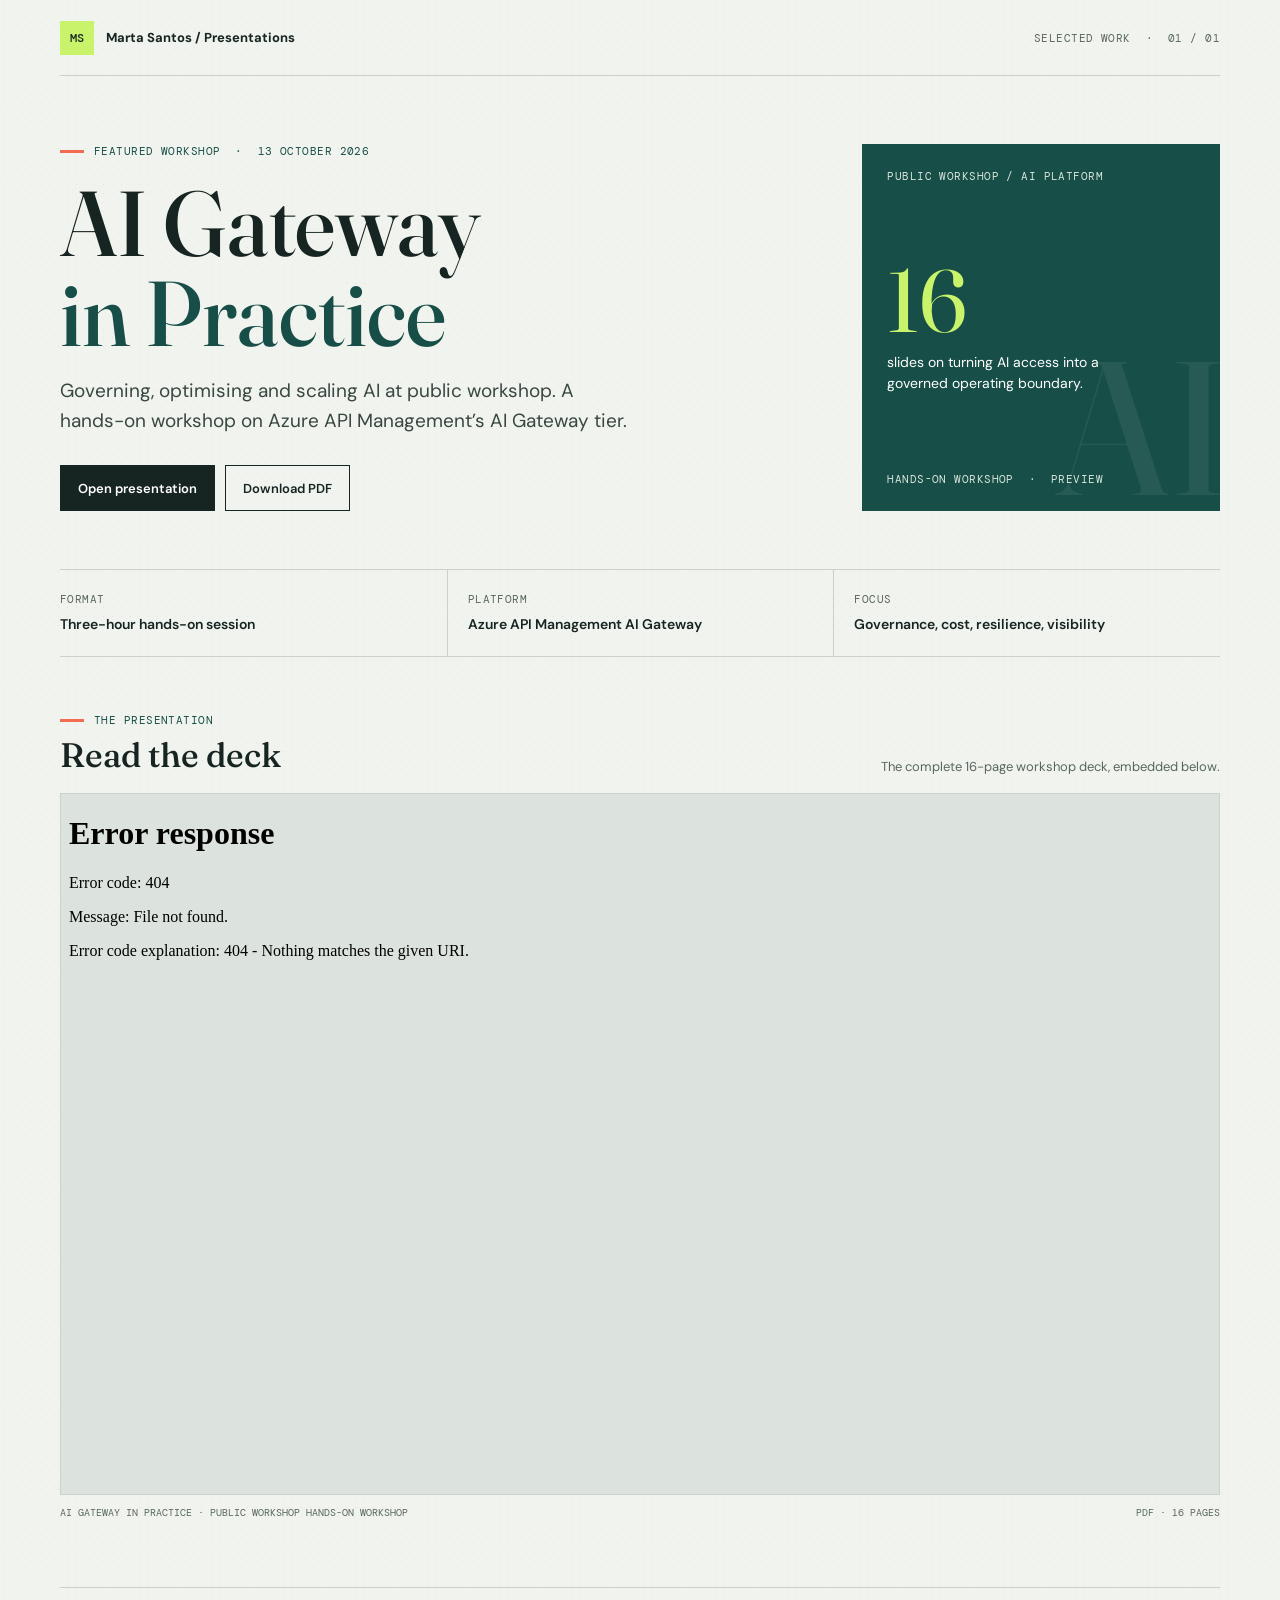
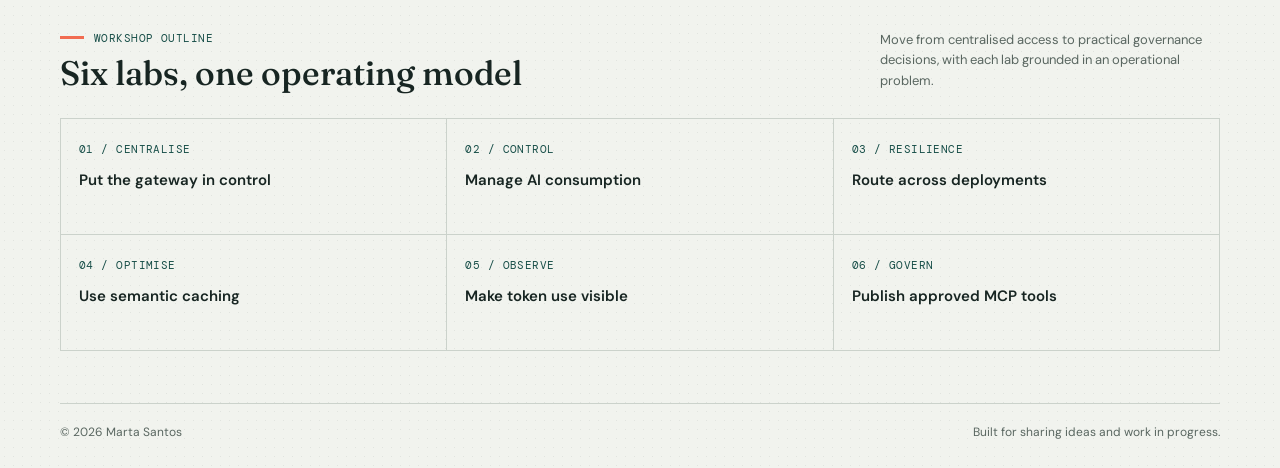
==== index.html @ c778aeaf "Publish AI Gateway workshop site Co-authored-by: Copilot <223556219+Copilot@users.noreply.github.com" ====
<!doctype html>
<html lang="en">
<head>
  <meta charset="utf-8">
  <meta name="viewport" content="width=device-width, initial-scale=1">
  <meta name="theme-color" content="#f1f3ee">
  <meta name="description" content="AI Gateway in Practice: governing, optimising and scaling AI at public workshop. A hands-on workshop by Marta Santos.">
  <title>AI Gateway in Practice — Marta Santos</title>
  <link rel="preconnect" href="https://fonts.googleapis.com">
  <link rel="preconnect" href="https://fonts.gstatic.com" crossorigin>
  <link href="https://fonts.googleapis.com/css2?family=DM+Mono:wght@400;500&family=DM+Sans:wght@400;500;600;700&family=Fraunces:opsz,wght@9..144,500;9..144,600&display=swap" rel="stylesheet">
  <style>
    :root {
      color-scheme: light;
      --paper: #f1f3ee;
      --ink: #172522;
      --muted: #596660;
      --line: #cbd2cb;
      --green: #c9f36b;
      --coral: #f16c51;
      --deep: #174e48;
      --mono: "DM Mono", monospace;
      --sans: "DM Sans", sans-serif;
      --display: "Fraunces", Georgia, serif;
      font-family: var(--sans);
      color: var(--ink);
      background: var(--paper);
      font-synthesis: none;
      text-rendering: optimizeLegibility;
    }

    * { box-sizing: border-box; }

    body {
      margin: 0;
      min-width: 320px;
      background-image: radial-gradient(#17252212 0.7px, transparent 0.7px);
      background-size: 9px 9px;
    }

    a { color: inherit; }

    .wrap {
      width: min(1160px, calc(100% - 48px));
      margin-inline: auto;
    }

    .topbar {
      min-height: 76px;
      display: flex;
      align-items: center;
      justify-content: space-between;
      border-bottom: 1px solid var(--line);
      font-size: 13px;
    }

    .wordmark {
      display: flex;
      align-items: center;
      gap: 12px;
      text-decoration: none;
      font-weight: 700;
    }

    .mark {
      width: 34px;
      height: 34px;
      display: grid;
      place-items: center;
      background: var(--green);
      font-family: var(--mono);
      font-size: 12px;
    }

    .top-meta, .eyebrow, .micro-label {
      font-family: var(--mono);
      font-size: 11px;
      letter-spacing: 0.04em;
      text-transform: uppercase;
    }

    .top-meta { color: var(--muted); }

    .hero {
      display: grid;
      grid-template-columns: minmax(0, 1.5fr) minmax(270px, 0.7fr);
      gap: 36px;
      align-items: stretch;
      padding-block: 68px 58px;
    }

    .eyebrow {
      display: flex;
      align-items: center;
      gap: 10px;
      color: var(--deep);
    }

    .eyebrow::before {
      content: "";
      width: 24px;
      height: 3px;
      background: var(--coral);
    }

    h1 {
      max-width: 760px;
      margin: 20px 0 18px;
      font-family: var(--display);
      font-size: clamp(54px, 7.2vw, 92px);
      font-weight: 500;
      line-height: 0.98;
    }

    h1 span { color: var(--deep); }

    .dek {
      max-width: 570px;
      margin: 0;
      color: #394741;
      font-size: 19px;
      line-height: 1.55;
    }

    .actions {
      display: flex;
      flex-wrap: wrap;
      gap: 10px;
      margin-top: 30px;
    }

    .action {
      min-height: 46px;
      display: inline-flex;
      align-items: center;
      justify-content: center;
      padding: 0 17px;
      border: 1px solid var(--ink);
      background: var(--ink);
      color: white;
      font-size: 13px;
      font-weight: 600;
      text-decoration: none;
      transition: background-color 160ms ease, color 160ms ease, transform 160ms ease;
    }

    .action:hover { transform: translateY(-2px); }
    .action.secondary { background: transparent; color: var(--ink); }
    .action.secondary:hover { background: var(--green); }

    .edition {
      position: relative;
      min-height: 300px;
      display: flex;
      flex-direction: column;
      justify-content: space-between;
      overflow: hidden;
      padding: 25px;
      background: var(--deep);
      color: white;
    }

    .edition::after {
      content: "AI";
      position: absolute;
      right: -8px;
      bottom: 9px;
      color: #ffffff12;
      font-family: var(--display);
      font-size: 190px;
      line-height: 0.8;
      pointer-events: none;
    }

    .edition .micro-label { position: relative; z-index: 1; color: #d8e6da; }

    .edition-number {
      position: relative;
      z-index: 1;
      color: var(--green);
      font-family: var(--display);
      font-size: 88px;
      line-height: 0.9;
    }

    .edition p {
      position: relative;
      z-index: 1;
      max-width: 220px;
      margin: 12px 0 0;
      font-size: 14px;
      line-height: 1.5;
    }

    .facts {
      display: grid;
      grid-template-columns: repeat(3, 1fr);
      border-top: 1px solid var(--line);
      border-bottom: 1px solid var(--line);
    }

    .fact { min-height: 86px; padding: 17px 20px 16px 0; }
    .fact + .fact { padding-left: 20px; border-left: 1px solid var(--line); }
    .fact .micro-label { color: var(--muted); }
    .fact strong { display: block; margin-top: 7px; font-size: 14px; font-weight: 600; }

    .section-head {
      display: flex;
      justify-content: space-between;
      align-items: end;
      gap: 20px;
      padding: 56px 0 18px;
    }

    h2 {
      margin: 0;
      font-family: var(--display);
      font-size: 34px;
      font-weight: 500;
      line-height: 1.1;
    }

    .section-note { margin: 0; color: var(--muted); font-size: 13px; }

    .pdf-frame {
      display: block;
      width: 100%;
      height: min(78vh, 900px);
      min-height: 580px;
      border: 1px solid var(--line);
      background: #dce3de;
    }

    .deck-caption {
      display: flex;
      justify-content: space-between;
      gap: 20px;
      padding: 11px 0 0;
      color: var(--muted);
      font-family: var(--mono);
      font-size: 10px;
      text-transform: uppercase;
    }

    .labs {
      margin-top: 68px;
      padding-block: 42px 52px;
      border-top: 1px solid var(--line);
    }

    .labs-intro {
      display: flex;
      justify-content: space-between;
      align-items: end;
      gap: 24px;
      margin-bottom: 26px;
    }

    .labs-intro p { max-width: 340px; margin: 0; color: var(--muted); font-size: 13px; line-height: 1.6; }

    .lab-list {
      display: grid;
      grid-template-columns: repeat(3, minmax(0, 1fr));
      border-top: 1px solid var(--line);
      border-left: 1px solid var(--line);
    }

    .lab {
      min-height: 116px;
      padding: 18px;
      border-right: 1px solid var(--line);
      border-bottom: 1px solid var(--line);
    }

    .lab .micro-label { color: var(--deep); }
    .lab h3 { margin: 12px 0 0; font-size: 15px; font-weight: 600; }

    footer {
      display: flex;
      justify-content: space-between;
      gap: 20px;
      padding-block: 20px 28px;
      border-top: 1px solid var(--line);
      color: var(--muted);
      font-size: 12px;
    }

    @media (max-width: 720px) {
      .wrap { width: min(100% - 32px, 560px); }
      .topbar { min-height: 64px; }
      .top-meta { font-size: 9px; }
      .hero { grid-template-columns: 1fr; gap: 28px; padding-block: 48px 38px; }
      h1 { max-width: 520px; font-size: clamp(54px, 15vw, 76px); }
      .edition { min-height: 220px; }
      .edition-number { font-size: 72px; }
      .edition::after { font-size: 150px; }
      .facts { grid-template-columns: 1fr; }
      .fact { min-height: 70px; padding: 13px 0; }
      .fact + .fact { padding-left: 0; border-top: 1px solid var(--line); border-left: 0; }
      .section-head, .labs-intro { align-items: start; flex-direction: column; }
      .section-head { padding-top: 42px; }
      .pdf-frame { height: 72svh; min-height: 470px; }
      .deck-caption { flex-direction: column; gap: 6px; }
      .labs { margin-top: 48px; padding-top: 34px; }
      .lab-list { grid-template-columns: repeat(2, minmax(0, 1fr)); }
      .lab { min-height: 100px; padding: 14px; }
      footer { flex-direction: column; gap: 8px; }
    }

    @media (prefers-reduced-motion: reduce) {
      *, *::before, *::after { scroll-behavior: auto !important; transition-duration: 0.01ms !important; }
    }
  </style>
</head>
<body>
  <header class="topbar wrap">
    <a class="wordmark" href="#top" aria-label="Marta Santos presentations home">
      <span class="mark" aria-hidden="true">MS</span>
      <span>Marta Santos <span aria-hidden="true">/</span> Presentations</span>
    </a>
    <span class="top-meta">Selected work &nbsp;·&nbsp; 01 / 01</span>
  </header>

  <main id="top" class="wrap">
    <section class="hero" aria-labelledby="presentation-title">
      <div>
        <div class="eyebrow">Featured workshop &nbsp;·&nbsp; 13 October 2026</div>
        <h1 id="presentation-title">AI Gateway<br><span>in Practice</span></h1>
        <p class="dek">Governing, optimising and scaling AI at public workshop. A hands-on workshop on Azure API Management’s AI Gateway tier.</p>
        <div class="actions">
          <a class="action" href="apim%20presentation/public workshop_AI_Gateway_HandsOn_Workshop%201.pdf" target="_blank" rel="noreferrer">Open presentation</a>
          <a class="action secondary" href="apim%20presentation/public workshop_AI_Gateway_HandsOn_Workshop%201.pdf" download>Download PDF</a>
        </div>
      </div>
      <aside class="edition" aria-label="Presentation details">
        <span class="micro-label">public workshop / AI platform</span>
        <div>
          <div class="edition-number">16</div>
          <p>slides on turning AI access into a governed operating boundary.</p>
        </div>
        <span class="micro-label">Hands-on workshop &nbsp;·&nbsp; Preview</span>
      </aside>
    </section>

    <section class="facts" aria-label="Workshop details">
      <div class="fact"><span class="micro-label">Format</span><strong>Three-hour hands-on session</strong></div>
      <div class="fact"><span class="micro-label">Platform</span><strong>Azure API Management AI Gateway</strong></div>
      <div class="fact"><span class="micro-label">Focus</span><strong>Governance, cost, resilience, visibility</strong></div>
    </section>

    <section id="deck" aria-labelledby="deck-title">
      <div class="section-head">
        <div>
          <div class="eyebrow">The presentation</div>
          <h2 id="deck-title" style="margin-top: 10px">Read the deck</h2>
        </div>
        <p class="section-note">The complete 16-page workshop deck, embedded below.</p>
      </div>
      <iframe class="pdf-frame" title="AI Gateway in Practice workshop presentation PDF" src="apim%20presentation/public workshop_AI_Gateway_HandsOn_Workshop%201.pdf#view=FitH" loading="lazy"></iframe>
      <div class="deck-caption">
        <span>AI Gateway in Practice · public workshop hands-on workshop</span>
        <span>PDF · 16 pages</span>
      </div>
    </section>

    <section class="labs" aria-labelledby="labs-title">
      <div class="labs-intro">
        <div>
          <div class="eyebrow">Workshop outline</div>
          <h2 id="labs-title" style="margin-top: 10px">Six labs, one operating model</h2>
        </div>
        <p>Move from centralised access to practical governance decisions, with each lab grounded in an operational problem.</p>
      </div>
      <div class="lab-list">
        <article class="lab"><span class="micro-label">01 / Centralise</span><h3>Put the gateway in control</h3></article>
        <article class="lab"><span class="micro-label">02 / Control</span><h3>Manage AI consumption</h3></article>
        <article class="lab"><span class="micro-label">03 / Resilience</span><h3>Route across deployments</h3></article>
        <article class="lab"><span class="micro-label">04 / Optimise</span><h3>Use semantic caching</h3></article>
        <article class="lab"><span class="micro-label">05 / Observe</span><h3>Make token use visible</h3></article>
        <article class="lab"><span class="micro-label">06 / Govern</span><h3>Publish approved MCP tools</h3></article>
      </div>
    </section>
  </main>

  <footer class="wrap">
    <span>© 2026 Marta Santos</span>
    <span>Built for sharing ideas and work in progress.</span>
  </footer>
</body>
</html>
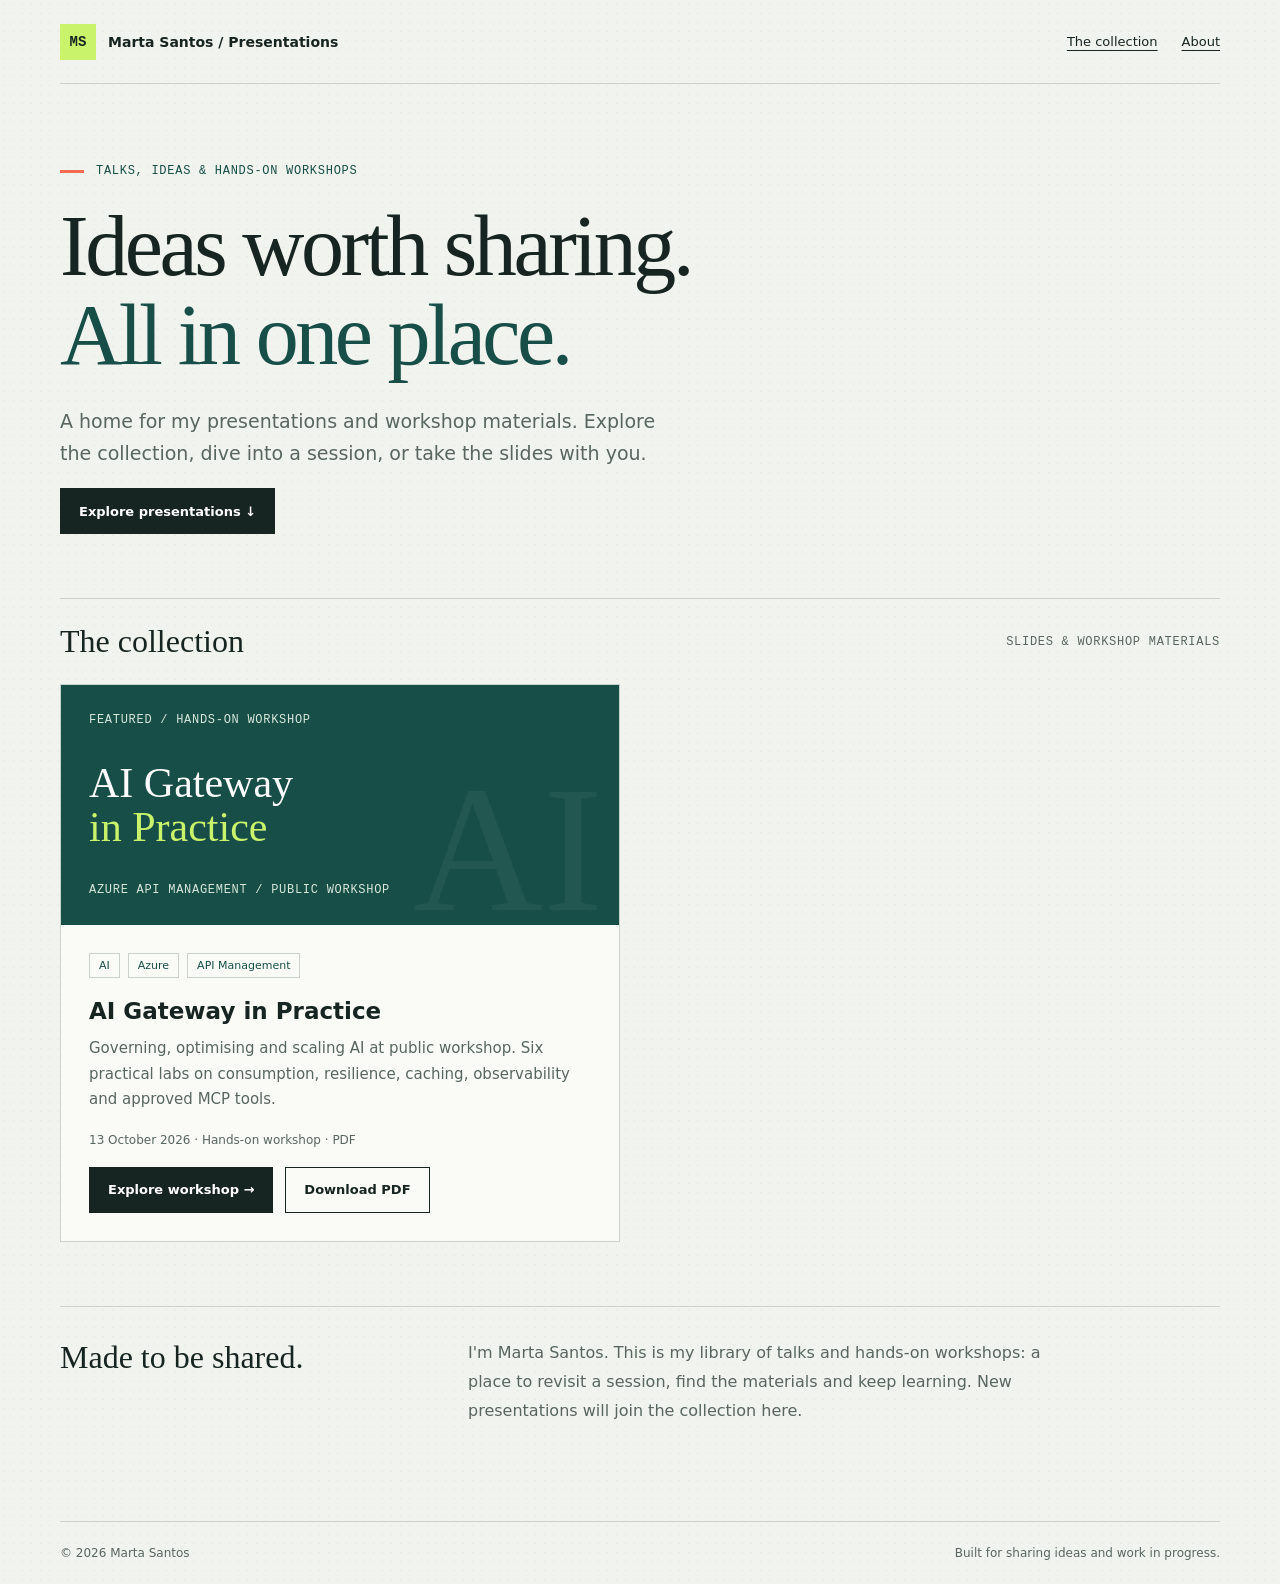
==== commit 95795aab: "Create presentation library homepage and scalable Pages deployment Co-authored-by: Copilot <22355621" ====
--- a/index.html
+++ b/index.html
@@ -4,11 +4,8 @@
   <meta charset="utf-8">
   <meta name="viewport" content="width=device-width, initial-scale=1">
   <meta name="theme-color" content="#f1f3ee">
-  <meta name="description" content="AI Gateway in Practice: governing, optimising and scaling AI at public workshop. A hands-on workshop by Marta Santos.">
-  <title>AI Gateway in Practice — Marta Santos</title>
-  <link rel="preconnect" href="https://fonts.googleapis.com">
-  <link rel="preconnect" href="https://fonts.gstatic.com" crossorigin>
-  <link href="https://fonts.googleapis.com/css2?family=DM+Mono:wght@400;500&family=DM+Sans:wght@400;500;600;700&family=Fraunces:opsz,wght@9..144,500;9..144,600&display=swap" rel="stylesheet">
+  <meta name="description" content="Presentations, talks and hands-on workshops by Marta Santos. Explore the collection, read the slides and download the decks.">
+  <title>Presentations | Marta Santos</title>
   <style>
     :root {
       color-scheme: light;
@@ -17,374 +14,108 @@
       --muted: #596660;
       --line: #cbd2cb;
       --green: #c9f36b;
-      --coral: #f16c51;
       --deep: #174e48;
-      --mono: "DM Mono", monospace;
-      --sans: "DM Sans", sans-serif;
-      --display: "Fraunces", Georgia, serif;
-      font-family: var(--sans);
+      font-family: system-ui, -apple-system, "Segoe UI", sans-serif;
       color: var(--ink);
       background: var(--paper);
-      font-synthesis: none;
-      text-rendering: optimizeLegibility;
     }
-
     * { box-sizing: border-box; }
-
-    body {
-      margin: 0;
-      min-width: 320px;
-      background-image: radial-gradient(#17252212 0.7px, transparent 0.7px);
-      background-size: 9px 9px;
-    }
-
-    a { color: inherit; }
-
-    .wrap {
-      width: min(1160px, calc(100% - 48px));
-      margin-inline: auto;
-    }
-
-    .topbar {
-      min-height: 76px;
-      display: flex;
-      align-items: center;
-      justify-content: space-between;
-      border-bottom: 1px solid var(--line);
-      font-size: 13px;
-    }
-
-    .wordmark {
-      display: flex;
-      align-items: center;
-      gap: 12px;
-      text-decoration: none;
-      font-weight: 700;
-    }
-
-    .mark {
-      width: 34px;
-      height: 34px;
-      display: grid;
-      place-items: center;
-      background: var(--green);
-      font-family: var(--mono);
-      font-size: 12px;
-    }
-
-    .top-meta, .eyebrow, .micro-label {
-      font-family: var(--mono);
-      font-size: 11px;
-      letter-spacing: 0.04em;
-      text-transform: uppercase;
-    }
-
-    .top-meta { color: var(--muted); }
-
-    .hero {
-      display: grid;
-      grid-template-columns: minmax(0, 1.5fr) minmax(270px, 0.7fr);
-      gap: 36px;
-      align-items: stretch;
-      padding-block: 68px 58px;
-    }
-
-    .eyebrow {
-      display: flex;
-      align-items: center;
-      gap: 10px;
-      color: var(--deep);
-    }
-
-    .eyebrow::before {
-      content: "";
-      width: 24px;
-      height: 3px;
-      background: var(--coral);
-    }
-
-    h1 {
-      max-width: 760px;
-      margin: 20px 0 18px;
-      font-family: var(--display);
-      font-size: clamp(54px, 7.2vw, 92px);
-      font-weight: 500;
-      line-height: 0.98;
-    }
-
+    body { margin: 0; background-image: radial-gradient(#17252212 0.7px, transparent 0.7px); background-size: 9px 9px; }
+    a { color: inherit; text-underline-offset: 4px; }
+    a:focus-visible { outline: 3px solid var(--deep); outline-offset: 5px; }
+    .wrap { width: min(1160px, calc(100% - 48px)); margin-inline: auto; }
+    .skip { position: absolute; top: -100px; left: 24px; padding: 12px; background: var(--green); z-index: 2; }
+    .skip:focus { top: 12px; }
+    header { min-height: 84px; display: flex; justify-content: space-between; align-items: center; gap: 24px; border-bottom: 1px solid var(--line); }
+    .wordmark { display: flex; gap: 12px; align-items: center; font-size: 14px; font-weight: 700; text-decoration: none; }
+    .mark { display: grid; place-items: center; width: 36px; height: 36px; background: var(--green); font-family: monospace; }
+    nav { display: flex; gap: 24px; font-size: 13px; }
+    .hero { padding-block: 80px 64px; max-width: 870px; }
+    .eyebrow, .label { font-family: monospace; font-size: 12px; letter-spacing: 0.06em; text-transform: uppercase; }
+    .eyebrow { color: var(--deep); display: flex; gap: 12px; align-items: center; }
+    .eyebrow::before { content: ""; width: 24px; height: 3px; background: #f16c51; }
+    h1 { margin: 24px 0; font-family: Georgia, serif; font-weight: 400; font-size: clamp(48px, 7vw, 86px); line-height: 1.04; letter-spacing: -0.04em; }
     h1 span { color: var(--deep); }
-
-    .dek {
-      max-width: 570px;
-      margin: 0;
-      color: #394741;
-      font-size: 19px;
-      line-height: 1.55;
-    }
-
-    .actions {
-      display: flex;
-      flex-wrap: wrap;
-      gap: 10px;
-      margin-top: 30px;
-    }
-
-    .action {
-      min-height: 46px;
-      display: inline-flex;
-      align-items: center;
-      justify-content: center;
-      padding: 0 17px;
-      border: 1px solid var(--ink);
-      background: var(--ink);
-      color: white;
-      font-size: 13px;
-      font-weight: 600;
-      text-decoration: none;
-      transition: background-color 160ms ease, color 160ms ease, transform 160ms ease;
-    }
-
-    .action:hover { transform: translateY(-2px); }
+    .intro { max-width: 610px; color: var(--muted); font-size: 19px; line-height: 1.7; }
+    .section-head { padding-block: 24px; border-top: 1px solid var(--line); display: flex; justify-content: space-between; align-items: center; gap: 20px; }
+    h2 { margin: 0; font-family: Georgia, serif; font-size: 32px; font-weight: 400; }
+    .section-head .label { color: var(--muted); }
+    .collection { display: grid; grid-template-columns: repeat(auto-fit, minmax(min(100%, 340px), 1fr)); gap: 24px; }
+    .presentation { max-width: 560px; border: 1px solid var(--line); background: #fafbf7; }
+    .cover { min-height: 240px; position: relative; display: flex; flex-direction: column; justify-content: space-between; padding: 28px; background: var(--deep); color: white; overflow: hidden; }
+    .cover::after { content: "AI"; position: absolute; right: 16px; bottom: -28px; font: 180px Georgia, serif; color: #ffffff0d; pointer-events: none; }
+    .cover-title { position: relative; z-index: 1; max-width: 330px; font: 42px/1.05 Georgia, serif; }
+    .cover-title span { color: var(--green); }
+    .cover .label { color: #d8e6da; }
+    .details { padding: 28px; }
+    .tags { display: flex; flex-wrap: wrap; gap: 8px; margin-bottom: 20px; }
+    .tag { border: 1px solid var(--line); padding: 5px 9px; font-size: 11px; color: var(--deep); }
+    h3 { margin: 0 0 12px; font-size: 23px; }
+    h3 a { text-decoration: none; }
+    h3 a:hover { text-decoration: underline; }
+    .description { margin: 0; color: var(--muted); font-size: 15px; line-height: 1.7; }
+    .meta { margin: 20px 0; color: var(--muted); font-size: 12px; }
+    .actions { display: flex; flex-wrap: wrap; gap: 12px; }
+    .action { display: inline-flex; align-items: center; justify-content: center; min-height: 46px; padding: 12px 18px; background: var(--ink); color: white; border: 1px solid var(--ink); font-size: 13px; font-weight: 600; text-decoration: none; }
+    .action:hover { background: var(--deep); }
     .action.secondary { background: transparent; color: var(--ink); }
     .action.secondary:hover { background: var(--green); }
-
-    .edition {
-      position: relative;
-      min-height: 300px;
-      display: flex;
-      flex-direction: column;
-      justify-content: space-between;
-      overflow: hidden;
-      padding: 25px;
-      background: var(--deep);
-      color: white;
-    }
-
-    .edition::after {
-      content: "AI";
-      position: absolute;
-      right: -8px;
-      bottom: 9px;
-      color: #ffffff12;
-      font-family: var(--display);
-      font-size: 190px;
-      line-height: 0.8;
-      pointer-events: none;
-    }
-
-    .edition .micro-label { position: relative; z-index: 1; color: #d8e6da; }
-
-    .edition-number {
-      position: relative;
-      z-index: 1;
-      color: var(--green);
-      font-family: var(--display);
-      font-size: 88px;
-      line-height: 0.9;
-    }
-
-    .edition p {
-      position: relative;
-      z-index: 1;
-      max-width: 220px;
-      margin: 12px 0 0;
-      font-size: 14px;
-      line-height: 1.5;
-    }
-
-    .facts {
-      display: grid;
-      grid-template-columns: repeat(3, 1fr);
-      border-top: 1px solid var(--line);
-      border-bottom: 1px solid var(--line);
-    }
-
-    .fact { min-height: 86px; padding: 17px 20px 16px 0; }
-    .fact + .fact { padding-left: 20px; border-left: 1px solid var(--line); }
-    .fact .micro-label { color: var(--muted); }
-    .fact strong { display: block; margin-top: 7px; font-size: 14px; font-weight: 600; }
-
-    .section-head {
-      display: flex;
-      justify-content: space-between;
-      align-items: end;
-      gap: 20px;
-      padding: 56px 0 18px;
-    }
-
-    h2 {
-      margin: 0;
-      font-family: var(--display);
-      font-size: 34px;
-      font-weight: 500;
-      line-height: 1.1;
-    }
-
-    .section-note { margin: 0; color: var(--muted); font-size: 13px; }
-
-    .pdf-frame {
-      display: block;
-      width: 100%;
-      height: min(78vh, 900px);
-      min-height: 580px;
-      border: 1px solid var(--line);
-      background: #dce3de;
-    }
-
-    .deck-caption {
-      display: flex;
-      justify-content: space-between;
-      gap: 20px;
-      padding: 11px 0 0;
-      color: var(--muted);
-      font-family: var(--mono);
-      font-size: 10px;
-      text-transform: uppercase;
-    }
-
-    .labs {
-      margin-top: 68px;
-      padding-block: 42px 52px;
-      border-top: 1px solid var(--line);
-    }
-
-    .labs-intro {
-      display: flex;
-      justify-content: space-between;
-      align-items: end;
-      gap: 24px;
-      margin-bottom: 26px;
-    }
-
-    .labs-intro p { max-width: 340px; margin: 0; color: var(--muted); font-size: 13px; line-height: 1.6; }
-
-    .lab-list {
-      display: grid;
-      grid-template-columns: repeat(3, minmax(0, 1fr));
-      border-top: 1px solid var(--line);
-      border-left: 1px solid var(--line);
-    }
-
-    .lab {
-      min-height: 116px;
-      padding: 18px;
-      border-right: 1px solid var(--line);
-      border-bottom: 1px solid var(--line);
-    }
-
-    .lab .micro-label { color: var(--deep); }
-    .lab h3 { margin: 12px 0 0; font-size: 15px; font-weight: 600; }
-
-    footer {
-      display: flex;
-      justify-content: space-between;
-      gap: 20px;
-      padding-block: 20px 28px;
-      border-top: 1px solid var(--line);
-      color: var(--muted);
-      font-size: 12px;
-    }
-
-    @media (max-width: 720px) {
-      .wrap { width: min(100% - 32px, 560px); }
-      .topbar { min-height: 64px; }
-      .top-meta { font-size: 9px; }
-      .hero { grid-template-columns: 1fr; gap: 28px; padding-block: 48px 38px; }
-      h1 { max-width: 520px; font-size: clamp(54px, 15vw, 76px); }
-      .edition { min-height: 220px; }
-      .edition-number { font-size: 72px; }
-      .edition::after { font-size: 150px; }
-      .facts { grid-template-columns: 1fr; }
-      .fact { min-height: 70px; padding: 13px 0; }
-      .fact + .fact { padding-left: 0; border-top: 1px solid var(--line); border-left: 0; }
-      .section-head, .labs-intro { align-items: start; flex-direction: column; }
-      .section-head { padding-top: 42px; }
-      .pdf-frame { height: 72svh; min-height: 470px; }
-      .deck-caption { flex-direction: column; gap: 6px; }
-      .labs { margin-top: 48px; padding-top: 34px; }
-      .lab-list { grid-template-columns: repeat(2, minmax(0, 1fr)); }
-      .lab { min-height: 100px; padding: 14px; }
-      footer { flex-direction: column; gap: 8px; }
-    }
-
-    @media (prefers-reduced-motion: reduce) {
-      *, *::before, *::after { scroll-behavior: auto !important; transition-duration: 0.01ms !important; }
+    .about { margin-block: 64px; padding-block: 32px; border-top: 1px solid var(--line); display: grid; grid-template-columns: 1fr 2fr; gap: 32px; }
+    .about p { max-width: 610px; margin: 0; font-size: 16px; line-height: 1.8; color: var(--muted); }
+    footer { display: flex; justify-content: space-between; gap: 20px; padding-block: 24px; border-top: 1px solid var(--line); color: var(--muted); font-size: 12px; }
+    @media (max-width: 600px) {
+      .wrap { width: calc(100% - 32px); }
+      header { min-height: 72px; flex-wrap: wrap; padding-block: 16px; gap: 16px; }
+      nav { gap: 18px; }
+      .hero { padding-block: 48px 40px; }
+      .intro { font-size: 17px; }
+      .section-head { align-items: start; flex-direction: column; gap: 10px; }
+      .cover, .details { padding: 24px; }
+      .about { grid-template-columns: 1fr; gap: 20px; margin-block: 48px; }
+      footer { flex-direction: column; gap: 10px; }
     }
   </style>
 </head>
 <body>
-  <header class="topbar wrap">
-    <a class="wordmark" href="#top" aria-label="Marta Santos presentations home">
-      <span class="mark" aria-hidden="true">MS</span>
-      <span>Marta Santos <span aria-hidden="true">/</span> Presentations</span>
-    </a>
-    <span class="top-meta">Selected work &nbsp;·&nbsp; 01 / 01</span>
+  <a class="skip" href="#main">Skip to content</a>
+  <header class="wrap">
+    <a class="wordmark" href="./" aria-label="Marta Santos presentations home"><span class="mark" aria-hidden="true">MS</span>Marta Santos / Presentations</a>
+    <nav aria-label="Main navigation"><a href="#presentations">The collection</a><a href="#about">About</a></nav>
   </header>
-
-  <main id="top" class="wrap">
-    <section class="hero" aria-labelledby="presentation-title">
-      <div>
-        <div class="eyebrow">Featured workshop &nbsp;·&nbsp; 13 October 2026</div>
-        <h1 id="presentation-title">AI Gateway<br><span>in Practice</span></h1>
-        <p class="dek">Governing, optimising and scaling AI at public workshop. A hands-on workshop on Azure API Management’s AI Gateway tier.</p>
-        <div class="actions">
-          <a class="action" href="apim%20presentation/public workshop_AI_Gateway_HandsOn_Workshop%201.pdf" target="_blank" rel="noreferrer">Open presentation</a>
-          <a class="action secondary" href="apim%20presentation/public workshop_AI_Gateway_HandsOn_Workshop%201.pdf" download>Download PDF</a>
-        </div>
-      </div>
-      <aside class="edition" aria-label="Presentation details">
-        <span class="micro-label">public workshop / AI platform</span>
-        <div>
-          <div class="edition-number">16</div>
-          <p>slides on turning AI access into a governed operating boundary.</p>
-        </div>
-        <span class="micro-label">Hands-on workshop &nbsp;·&nbsp; Preview</span>
-      </aside>
+  <main id="main" class="wrap">
+    <section class="hero" aria-labelledby="title">
+      <div class="eyebrow">Talks, ideas &amp; hands-on workshops</div>
+      <h1 id="title">Ideas worth sharing.<br><span>All in one place.</span></h1>
+      <p class="intro">A home for my presentations and workshop materials. Explore the collection, dive into a session, or take the slides with you.</p>
+      <a class="action" href="#presentations">Explore presentations &darr;</a>
     </section>
-
-    <section class="facts" aria-label="Workshop details">
-      <div class="fact"><span class="micro-label">Format</span><strong>Three-hour hands-on session</strong></div>
-      <div class="fact"><span class="micro-label">Platform</span><strong>Azure API Management AI Gateway</strong></div>
-      <div class="fact"><span class="micro-label">Focus</span><strong>Governance, cost, resilience, visibility</strong></div>
-    </section>
-
-    <section id="deck" aria-labelledby="deck-title">
-      <div class="section-head">
-        <div>
-          <div class="eyebrow">The presentation</div>
-          <h2 id="deck-title" style="margin-top: 10px">Read the deck</h2>
-        </div>
-        <p class="section-note">The complete 16-page workshop deck, embedded below.</p>
-      </div>
-      <iframe class="pdf-frame" title="AI Gateway in Practice workshop presentation PDF" src="apim%20presentation/public workshop_AI_Gateway_HandsOn_Workshop%201.pdf#view=FitH" loading="lazy"></iframe>
-      <div class="deck-caption">
-        <span>AI Gateway in Practice · public workshop hands-on workshop</span>
-        <span>PDF · 16 pages</span>
+    <section id="presentations" aria-labelledby="collection-title">
+      <div class="section-head"><h2 id="collection-title">The collection</h2><span class="label">Slides &amp; workshop materials</span></div>
+      <div class="collection">
+        <article class="presentation" aria-labelledby="gateway-title">
+          <div class="cover" aria-hidden="true">
+            <span class="label">Featured / Hands-on workshop</span>
+            <div class="cover-title">AI Gateway<br><span>in Practice</span></div>
+            <span class="label">Azure API Management / public workshop</span>
+          </div>
+          <div class="details">
+            <div class="tags"><span class="tag">AI</span><span class="tag">Azure</span><span class="tag">API Management</span></div>
+            <h3 id="gateway-title"><a href="ai-gateway.html">AI Gateway in Practice</a></h3>
+            <p class="description">Governing, optimising and scaling AI at public workshop. Six practical labs on consumption, resilience, caching, observability and approved MCP tools.</p>
+            <p class="meta"><time datetime="2026-10-13">13 October 2026</time> &middot; Hands-on workshop &middot; PDF</p>
+            <div class="actions">
+              <a class="action" href="ai-gateway.html">Explore workshop &rarr;</a>
+              <a class="action secondary" href="apim%20presentation/public workshop_AI_Gateway_HandsOn_Workshop%201.pdf" download>Download PDF</a>
+            </div>
+          </div>
+        </article>
       </div>
     </section>
-
-    <section class="labs" aria-labelledby="labs-title">
-      <div class="labs-intro">
-        <div>
-          <div class="eyebrow">Workshop outline</div>
-          <h2 id="labs-title" style="margin-top: 10px">Six labs, one operating model</h2>
-        </div>
-        <p>Move from centralised access to practical governance decisions, with each lab grounded in an operational problem.</p>
-      </div>
-      <div class="lab-list">
-        <article class="lab"><span class="micro-label">01 / Centralise</span><h3>Put the gateway in control</h3></article>
-        <article class="lab"><span class="micro-label">02 / Control</span><h3>Manage AI consumption</h3></article>
-        <article class="lab"><span class="micro-label">03 / Resilience</span><h3>Route across deployments</h3></article>
-        <article class="lab"><span class="micro-label">04 / Optimise</span><h3>Use semantic caching</h3></article>
-        <article class="lab"><span class="micro-label">05 / Observe</span><h3>Make token use visible</h3></article>
-        <article class="lab"><span class="micro-label">06 / Govern</span><h3>Publish approved MCP tools</h3></article>
-      </div>
+    <section id="about" class="about" aria-labelledby="about-title">
+      <h2 id="about-title">Made to be shared.</h2>
+      <p>I'm Marta Santos. This is my library of talks and hands-on workshops: a place to revisit a session, find the materials and keep learning. New presentations will join the collection here.</p>
     </section>
   </main>
-
-  <footer class="wrap">
-    <span>© 2026 Marta Santos</span>
-    <span>Built for sharing ideas and work in progress.</span>
-  </footer>
+  <footer class="wrap"><span>&copy; 2026 Marta Santos</span><span>Built for sharing ideas and work in progress.</span></footer>
 </body>
-</html>+</html>
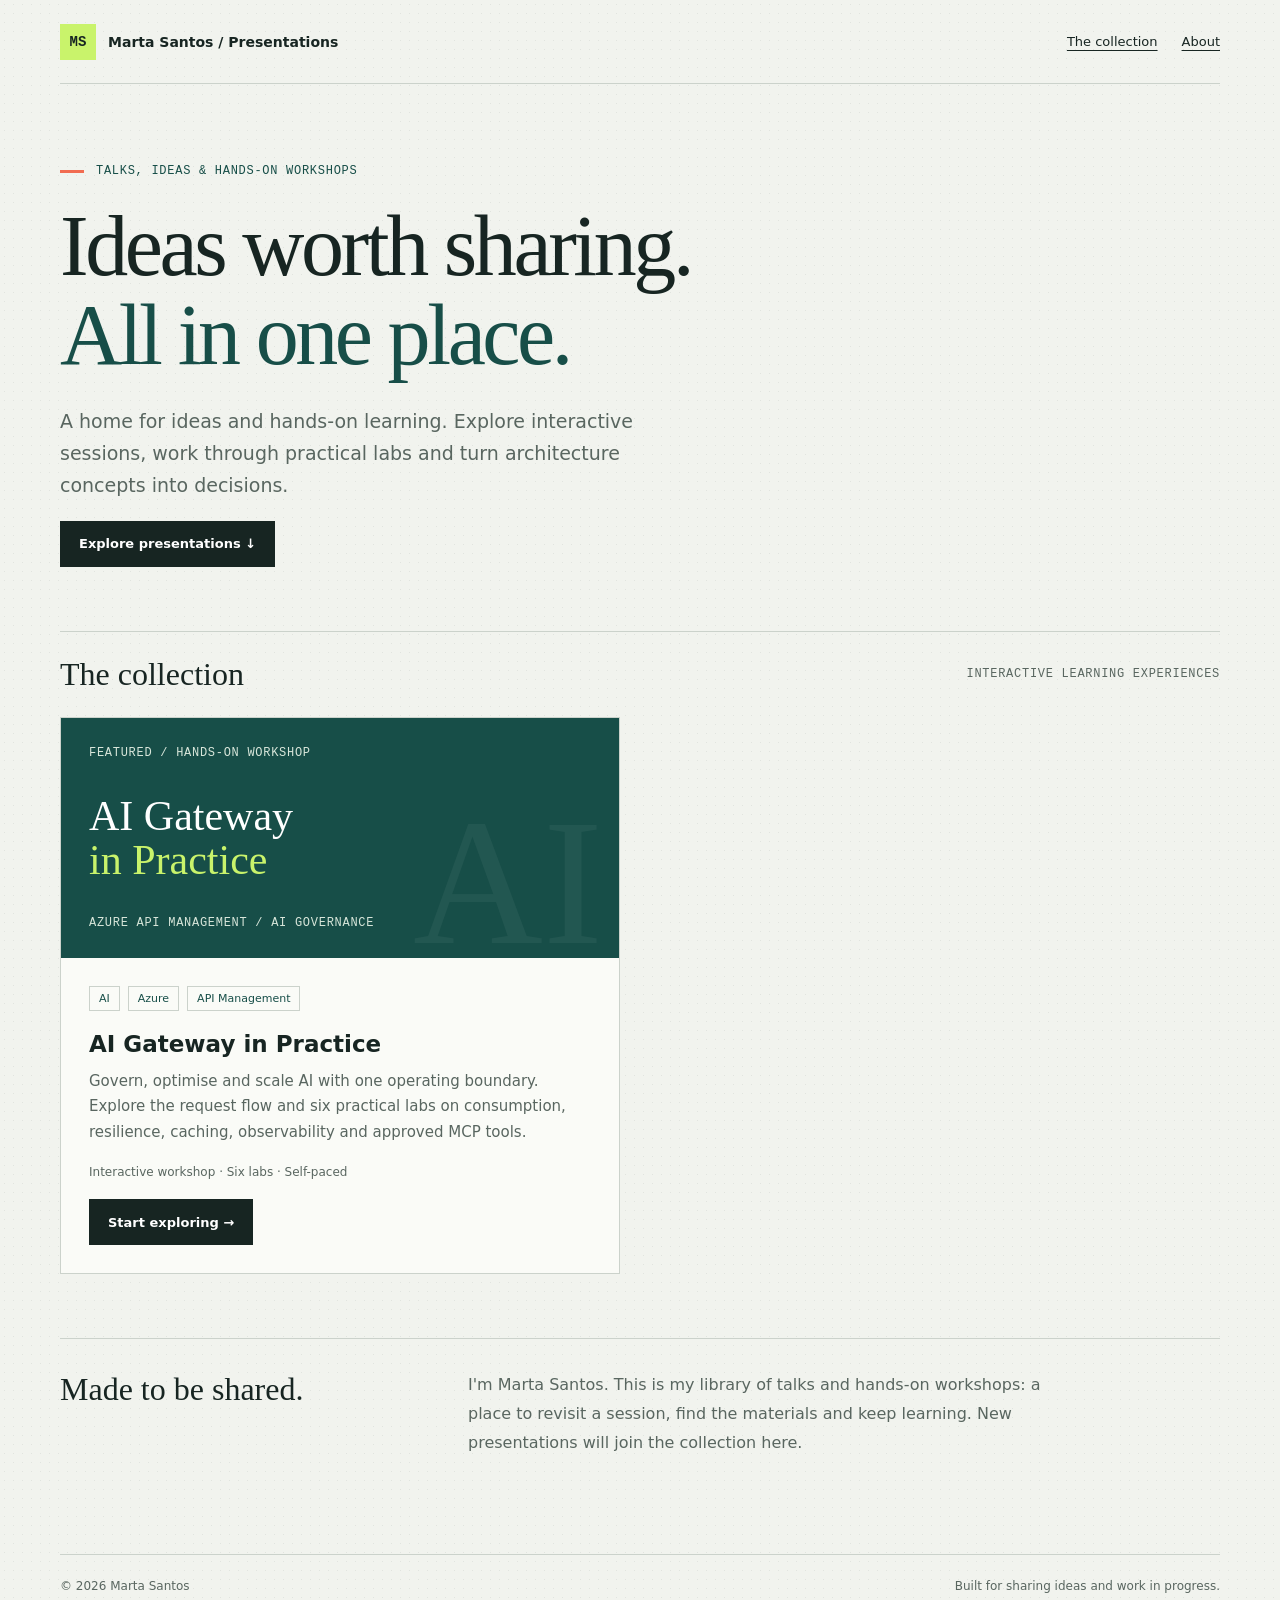
==== commit 23e10797: "Turn AI gateway workshop into a customer-neutral interactive experience Co-authored-by: Copilot <223" ====
--- a/index.html
+++ b/index.html
@@ -4,7 +4,7 @@
   <meta charset="utf-8">
   <meta name="viewport" content="width=device-width, initial-scale=1">
   <meta name="theme-color" content="#f1f3ee">
-  <meta name="description" content="Presentations, talks and hands-on workshops by Marta Santos. Explore the collection, read the slides and download the decks.">
+  <meta name="description" content="Interactive presentations and hands-on workshops by Marta Santos. Explore ideas, practical labs and architecture decisions.">
   <title>Presentations | Marta Santos</title>
   <style>
     :root {
@@ -86,26 +86,25 @@
     <section class="hero" aria-labelledby="title">
       <div class="eyebrow">Talks, ideas &amp; hands-on workshops</div>
       <h1 id="title">Ideas worth sharing.<br><span>All in one place.</span></h1>
-      <p class="intro">A home for my presentations and workshop materials. Explore the collection, dive into a session, or take the slides with you.</p>
+      <p class="intro">A home for ideas and hands-on learning. Explore interactive sessions, work through practical labs and turn architecture concepts into decisions.</p>
       <a class="action" href="#presentations">Explore presentations &darr;</a>
     </section>
     <section id="presentations" aria-labelledby="collection-title">
-      <div class="section-head"><h2 id="collection-title">The collection</h2><span class="label">Slides &amp; workshop materials</span></div>
+      <div class="section-head"><h2 id="collection-title">The collection</h2><span class="label">Interactive learning experiences</span></div>
       <div class="collection">
         <article class="presentation" aria-labelledby="gateway-title">
           <div class="cover" aria-hidden="true">
             <span class="label">Featured / Hands-on workshop</span>
             <div class="cover-title">AI Gateway<br><span>in Practice</span></div>
-            <span class="label">Azure API Management / public workshop</span>
+            <span class="label">Azure API Management / AI governance</span>
           </div>
           <div class="details">
             <div class="tags"><span class="tag">AI</span><span class="tag">Azure</span><span class="tag">API Management</span></div>
             <h3 id="gateway-title"><a href="ai-gateway.html">AI Gateway in Practice</a></h3>
-            <p class="description">Governing, optimising and scaling AI at public workshop. Six practical labs on consumption, resilience, caching, observability and approved MCP tools.</p>
-            <p class="meta"><time datetime="2026-10-13">13 October 2026</time> &middot; Hands-on workshop &middot; PDF</p>
+            <p class="description">Govern, optimise and scale AI with one operating boundary. Explore the request flow and six practical labs on consumption, resilience, caching, observability and approved MCP tools.</p>
+            <p class="meta">Interactive workshop &middot; Six labs &middot; Self-paced</p>
             <div class="actions">
-              <a class="action" href="ai-gateway.html">Explore workshop &rarr;</a>
-              <a class="action secondary" href="apim%20presentation/public workshop_AI_Gateway_HandsOn_Workshop%201.pdf" download>Download PDF</a>
+              <a class="action" href="ai-gateway.html">Start exploring &rarr;</a>
             </div>
           </div>
         </article>
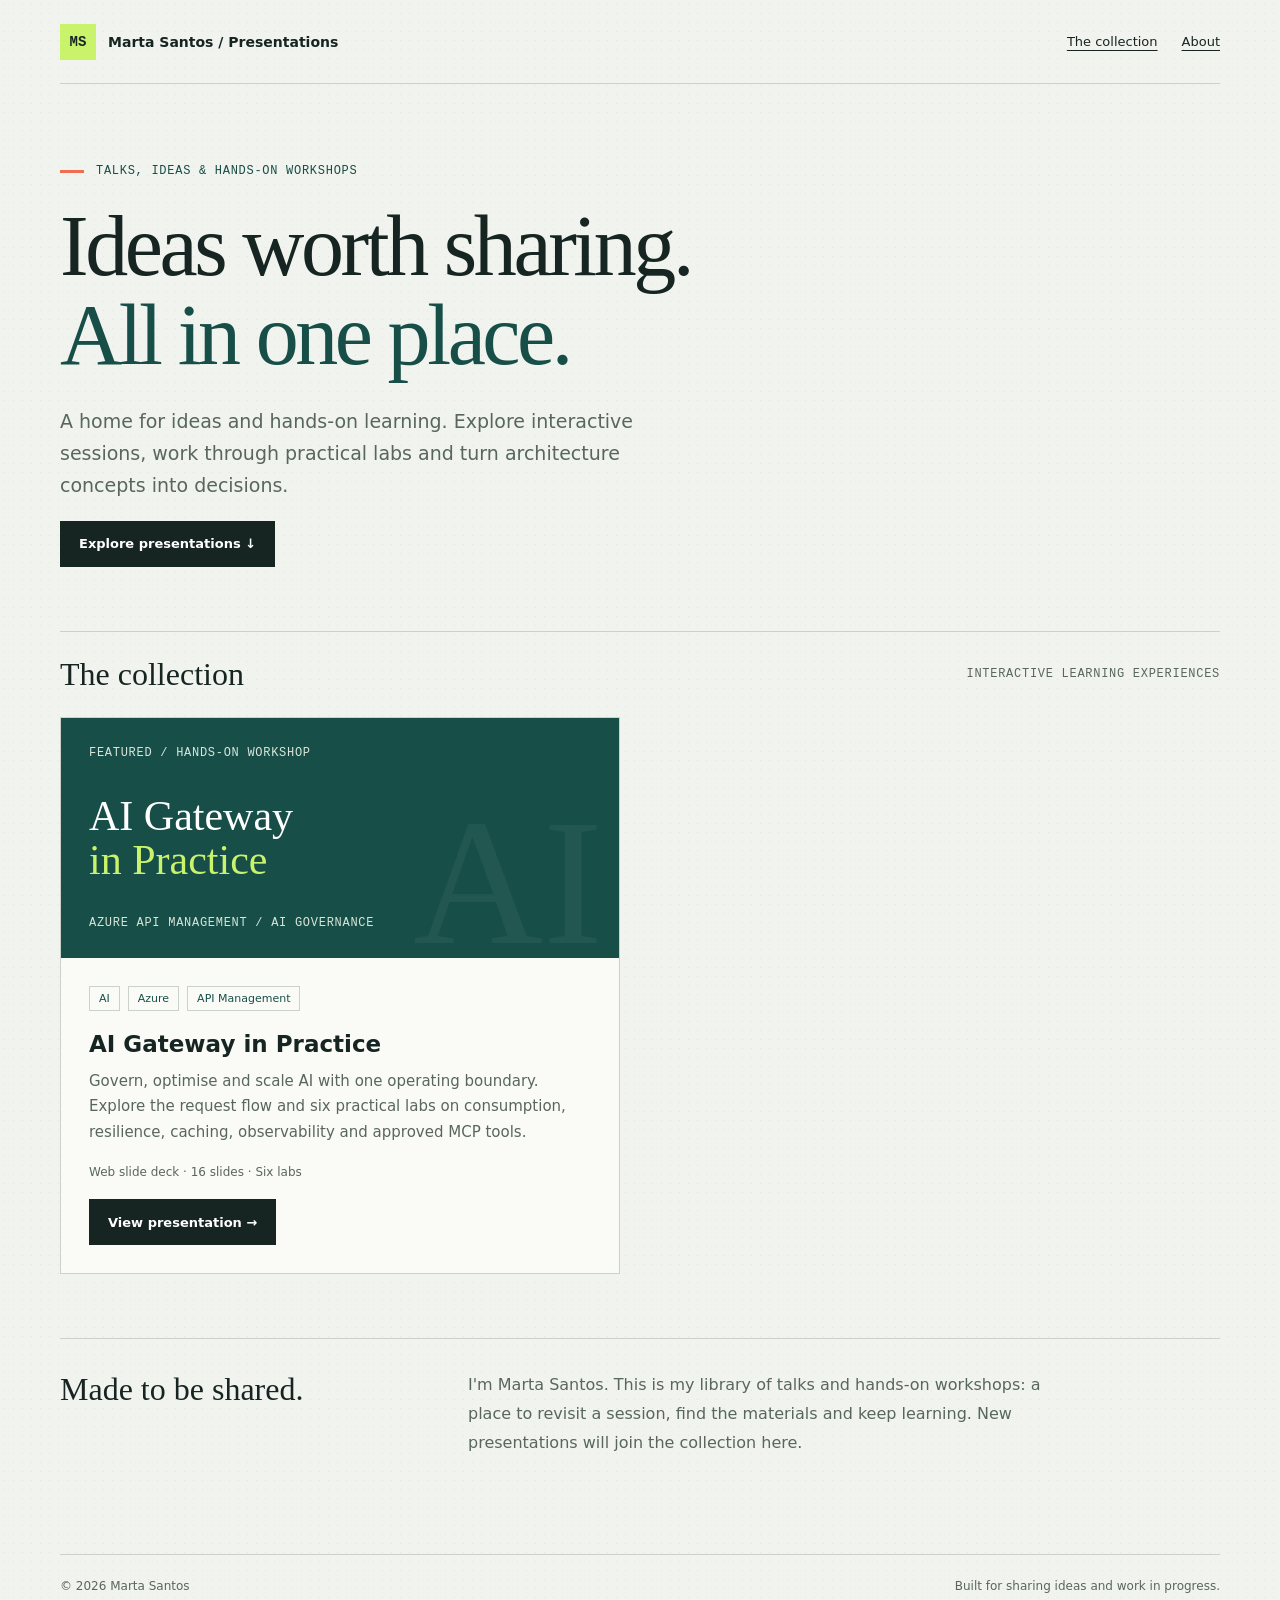
==== commit d9543e5f: "Present AI gateway content as a navigable 16-slide web deck Co-authored-by: Copilot <223556219+Copil" ====
--- a/index.html
+++ b/index.html
@@ -102,9 +102,9 @@
             <div class="tags"><span class="tag">AI</span><span class="tag">Azure</span><span class="tag">API Management</span></div>
             <h3 id="gateway-title"><a href="ai-gateway.html">AI Gateway in Practice</a></h3>
             <p class="description">Govern, optimise and scale AI with one operating boundary. Explore the request flow and six practical labs on consumption, resilience, caching, observability and approved MCP tools.</p>
-            <p class="meta">Interactive workshop &middot; Six labs &middot; Self-paced</p>
+            <p class="meta">Web slide deck &middot; 16 slides &middot; Six labs</p>
             <div class="actions">
-              <a class="action" href="ai-gateway.html">Start exploring &rarr;</a>
+              <a class="action" href="ai-gateway.html">View presentation &rarr;</a>
             </div>
           </div>
         </article>
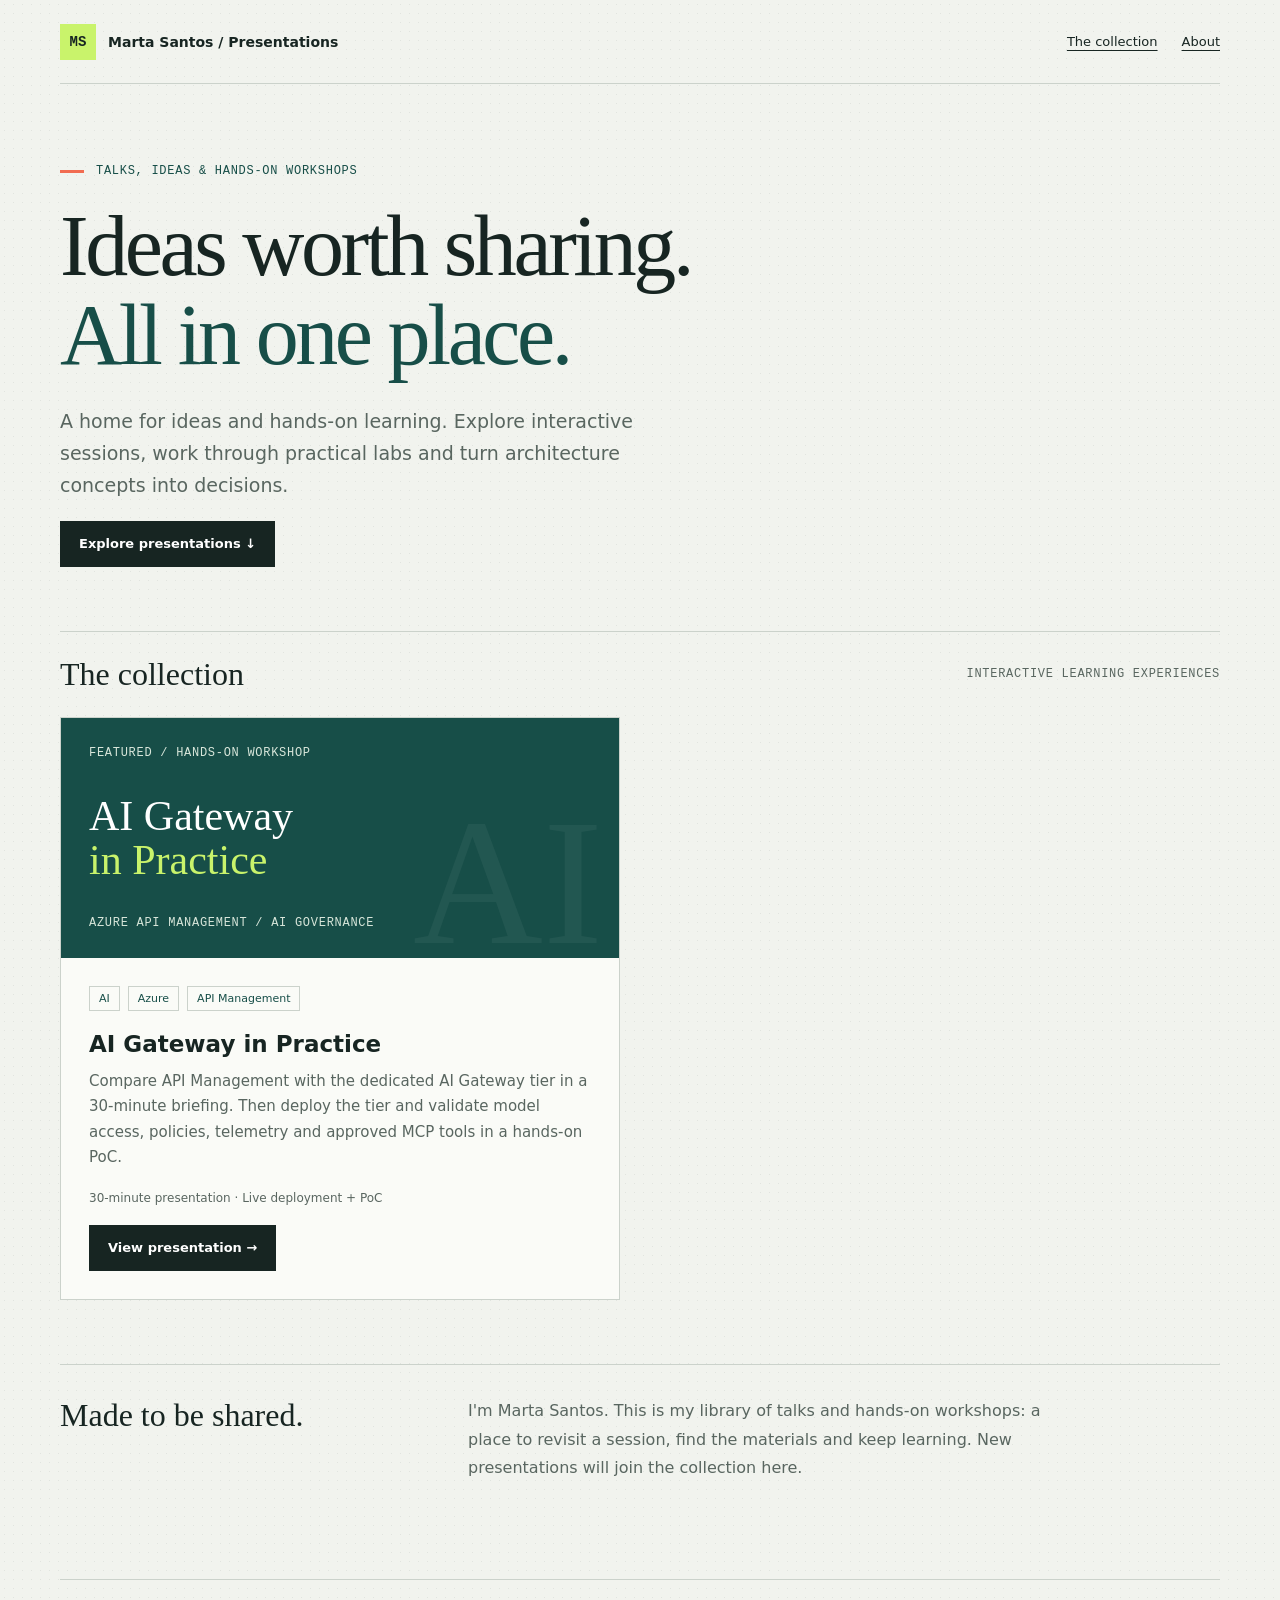
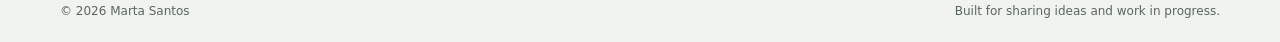
==== commit 565e81f6: "Add timed APIM and AI Gateway tier briefing with dedicated-tier PoC guide Co-authored-by: Copilot <2" ====
--- a/index.html
+++ b/index.html
@@ -101,8 +101,8 @@
           <div class="details">
             <div class="tags"><span class="tag">AI</span><span class="tag">Azure</span><span class="tag">API Management</span></div>
             <h3 id="gateway-title"><a href="ai-gateway.html">AI Gateway in Practice</a></h3>
-            <p class="description">Govern, optimise and scale AI with one operating boundary. Explore the request flow and six practical labs on consumption, resilience, caching, observability and approved MCP tools.</p>
-            <p class="meta">Web slide deck &middot; 16 slides &middot; Six labs</p>
+            <p class="description">Compare API Management with the dedicated AI Gateway tier in a 30-minute briefing. Then deploy the tier and validate model access, policies, telemetry and approved MCP tools in a hands-on PoC.</p>
+            <p class="meta">30-minute presentation &middot; Live deployment + PoC</p>
             <div class="actions">
               <a class="action" href="ai-gateway.html">View presentation &rarr;</a>
             </div>
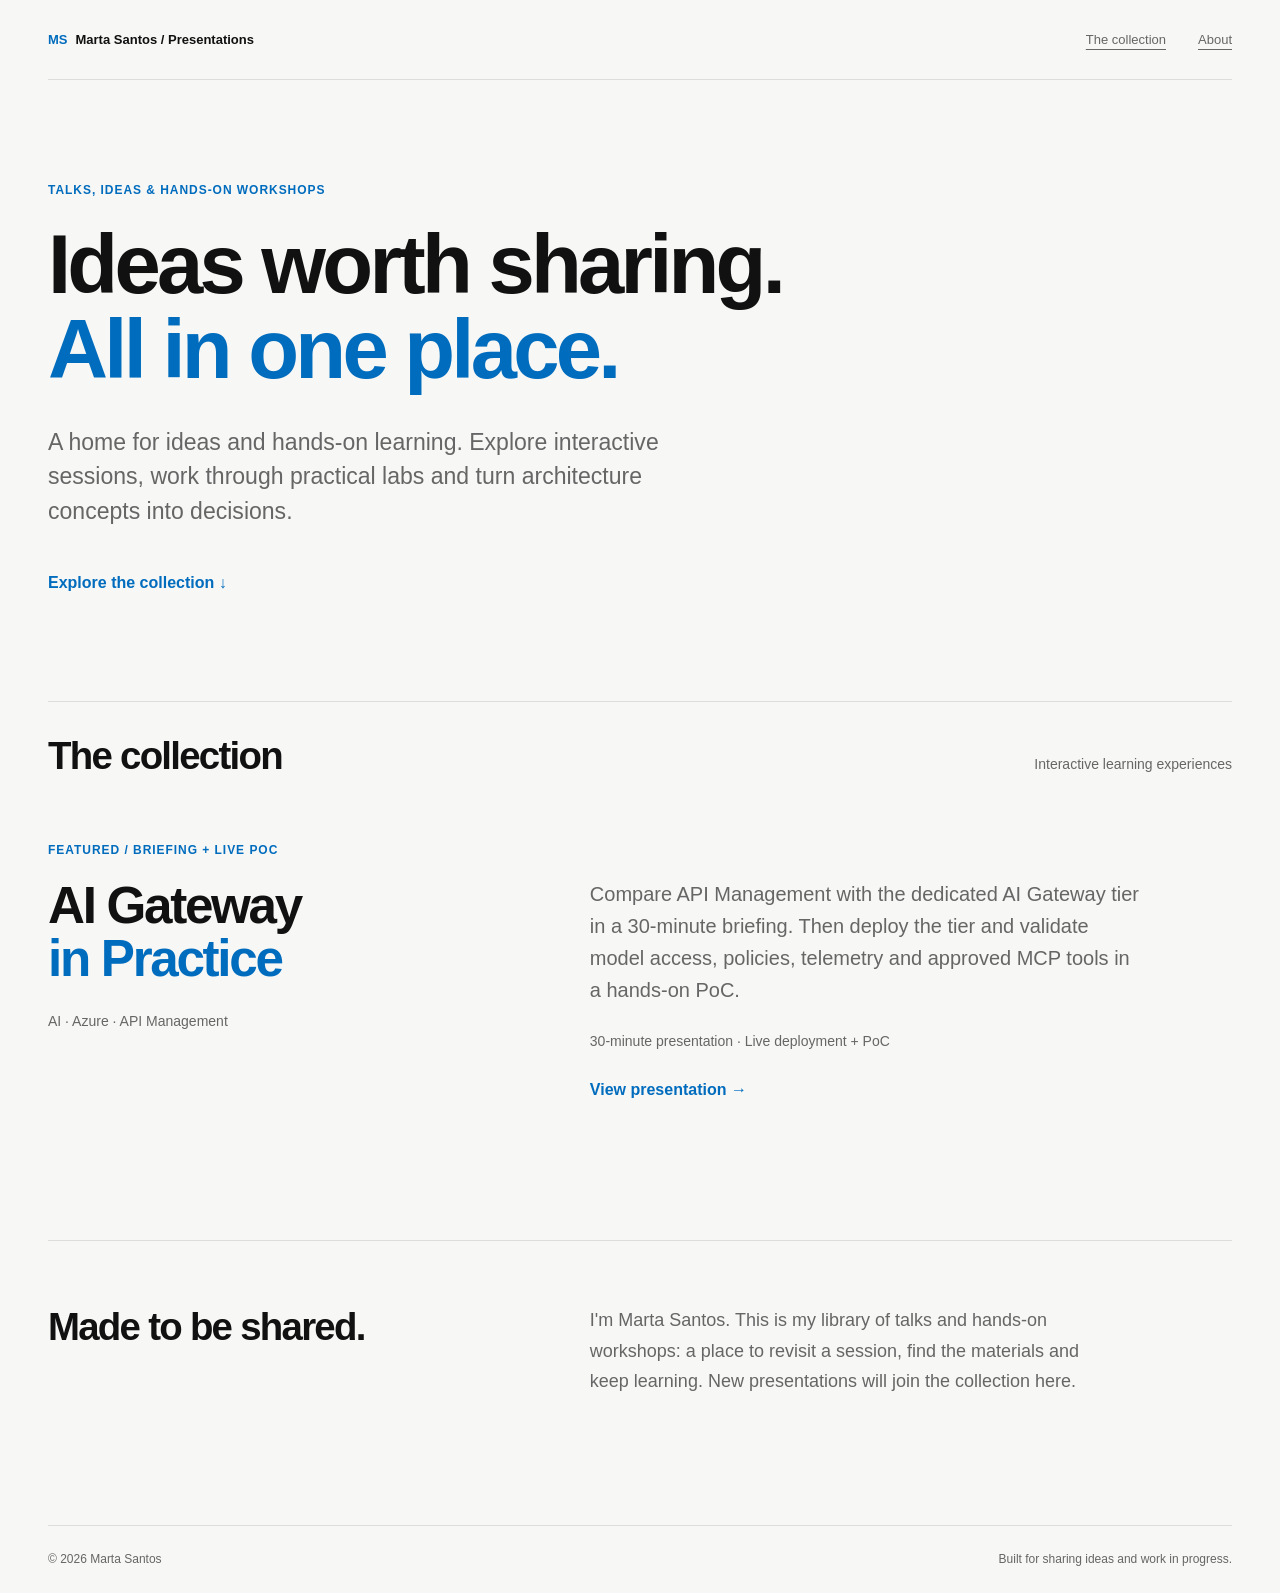
==== commit 5ee85fcc: "Match presentation library homepage to editorial slide aesthetic Co-authored-by: Copilot <223556219+" ====
--- a/index.html
+++ b/index.html
@@ -3,78 +3,10 @@
 <head>
   <meta charset="utf-8">
   <meta name="viewport" content="width=device-width, initial-scale=1">
-  <meta name="theme-color" content="#f1f3ee">
+  <meta name="theme-color" content="#f7f7f5">
   <meta name="description" content="Interactive presentations and hands-on workshops by Marta Santos. Explore ideas, practical labs and architecture decisions.">
   <title>Presentations | Marta Santos</title>
-  <style>
-    :root {
-      color-scheme: light;
-      --paper: #f1f3ee;
-      --ink: #172522;
-      --muted: #596660;
-      --line: #cbd2cb;
-      --green: #c9f36b;
-      --deep: #174e48;
-      font-family: system-ui, -apple-system, "Segoe UI", sans-serif;
-      color: var(--ink);
-      background: var(--paper);
-    }
-    * { box-sizing: border-box; }
-    body { margin: 0; background-image: radial-gradient(#17252212 0.7px, transparent 0.7px); background-size: 9px 9px; }
-    a { color: inherit; text-underline-offset: 4px; }
-    a:focus-visible { outline: 3px solid var(--deep); outline-offset: 5px; }
-    .wrap { width: min(1160px, calc(100% - 48px)); margin-inline: auto; }
-    .skip { position: absolute; top: -100px; left: 24px; padding: 12px; background: var(--green); z-index: 2; }
-    .skip:focus { top: 12px; }
-    header { min-height: 84px; display: flex; justify-content: space-between; align-items: center; gap: 24px; border-bottom: 1px solid var(--line); }
-    .wordmark { display: flex; gap: 12px; align-items: center; font-size: 14px; font-weight: 700; text-decoration: none; }
-    .mark { display: grid; place-items: center; width: 36px; height: 36px; background: var(--green); font-family: monospace; }
-    nav { display: flex; gap: 24px; font-size: 13px; }
-    .hero { padding-block: 80px 64px; max-width: 870px; }
-    .eyebrow, .label { font-family: monospace; font-size: 12px; letter-spacing: 0.06em; text-transform: uppercase; }
-    .eyebrow { color: var(--deep); display: flex; gap: 12px; align-items: center; }
-    .eyebrow::before { content: ""; width: 24px; height: 3px; background: #f16c51; }
-    h1 { margin: 24px 0; font-family: Georgia, serif; font-weight: 400; font-size: clamp(48px, 7vw, 86px); line-height: 1.04; letter-spacing: -0.04em; }
-    h1 span { color: var(--deep); }
-    .intro { max-width: 610px; color: var(--muted); font-size: 19px; line-height: 1.7; }
-    .section-head { padding-block: 24px; border-top: 1px solid var(--line); display: flex; justify-content: space-between; align-items: center; gap: 20px; }
-    h2 { margin: 0; font-family: Georgia, serif; font-size: 32px; font-weight: 400; }
-    .section-head .label { color: var(--muted); }
-    .collection { display: grid; grid-template-columns: repeat(auto-fit, minmax(min(100%, 340px), 1fr)); gap: 24px; }
-    .presentation { max-width: 560px; border: 1px solid var(--line); background: #fafbf7; }
-    .cover { min-height: 240px; position: relative; display: flex; flex-direction: column; justify-content: space-between; padding: 28px; background: var(--deep); color: white; overflow: hidden; }
-    .cover::after { content: "AI"; position: absolute; right: 16px; bottom: -28px; font: 180px Georgia, serif; color: #ffffff0d; pointer-events: none; }
-    .cover-title { position: relative; z-index: 1; max-width: 330px; font: 42px/1.05 Georgia, serif; }
-    .cover-title span { color: var(--green); }
-    .cover .label { color: #d8e6da; }
-    .details { padding: 28px; }
-    .tags { display: flex; flex-wrap: wrap; gap: 8px; margin-bottom: 20px; }
-    .tag { border: 1px solid var(--line); padding: 5px 9px; font-size: 11px; color: var(--deep); }
-    h3 { margin: 0 0 12px; font-size: 23px; }
-    h3 a { text-decoration: none; }
-    h3 a:hover { text-decoration: underline; }
-    .description { margin: 0; color: var(--muted); font-size: 15px; line-height: 1.7; }
-    .meta { margin: 20px 0; color: var(--muted); font-size: 12px; }
-    .actions { display: flex; flex-wrap: wrap; gap: 12px; }
-    .action { display: inline-flex; align-items: center; justify-content: center; min-height: 46px; padding: 12px 18px; background: var(--ink); color: white; border: 1px solid var(--ink); font-size: 13px; font-weight: 600; text-decoration: none; }
-    .action:hover { background: var(--deep); }
-    .action.secondary { background: transparent; color: var(--ink); }
-    .action.secondary:hover { background: var(--green); }
-    .about { margin-block: 64px; padding-block: 32px; border-top: 1px solid var(--line); display: grid; grid-template-columns: 1fr 2fr; gap: 32px; }
-    .about p { max-width: 610px; margin: 0; font-size: 16px; line-height: 1.8; color: var(--muted); }
-    footer { display: flex; justify-content: space-between; gap: 20px; padding-block: 24px; border-top: 1px solid var(--line); color: var(--muted); font-size: 12px; }
-    @media (max-width: 600px) {
-      .wrap { width: calc(100% - 32px); }
-      header { min-height: 72px; flex-wrap: wrap; padding-block: 16px; gap: 16px; }
-      nav { gap: 18px; }
-      .hero { padding-block: 48px 40px; }
-      .intro { font-size: 17px; }
-      .section-head { align-items: start; flex-direction: column; gap: 10px; }
-      .cover, .details { padding: 24px; }
-      .about { grid-template-columns: 1fr; gap: 20px; margin-block: 48px; }
-      footer { flex-direction: column; gap: 10px; }
-    }
-  </style>
+  <link rel="stylesheet" href="assets/library.css?v=editorial-20261009">
 </head>
 <body>
   <a class="skip" href="#main">Skip to content</a>
@@ -84,28 +16,24 @@
   </header>
   <main id="main" class="wrap">
     <section class="hero" aria-labelledby="title">
-      <div class="eyebrow">Talks, ideas &amp; hands-on workshops</div>
+      <p class="eyebrow">Talks, ideas &amp; hands-on workshops</p>
       <h1 id="title">Ideas worth sharing.<br><span>All in one place.</span></h1>
       <p class="intro">A home for ideas and hands-on learning. Explore interactive sessions, work through practical labs and turn architecture concepts into decisions.</p>
-      <a class="action" href="#presentations">Explore presentations &darr;</a>
+      <a class="text-link" href="#presentations">Explore the collection &darr;</a>
     </section>
     <section id="presentations" aria-labelledby="collection-title">
-      <div class="section-head"><h2 id="collection-title">The collection</h2><span class="label">Interactive learning experiences</span></div>
+      <div class="section-head"><h2 id="collection-title">The collection</h2><p class="section-note">Interactive learning experiences</p></div>
       <div class="collection">
         <article class="presentation" aria-labelledby="gateway-title">
-          <div class="cover" aria-hidden="true">
-            <span class="label">Featured / Hands-on workshop</span>
-            <div class="cover-title">AI Gateway<br><span>in Practice</span></div>
-            <span class="label">Azure API Management / AI governance</span>
+          <div class="presentation-heading">
+            <p class="eyebrow">Featured / Briefing + live PoC</p>
+            <h3 id="gateway-title"><a href="ai-gateway.html">AI Gateway<br><span>in Practice</span></a></h3>
+            <p class="topics">AI &middot; Azure &middot; API Management</p>
           </div>
-          <div class="details">
-            <div class="tags"><span class="tag">AI</span><span class="tag">Azure</span><span class="tag">API Management</span></div>
-            <h3 id="gateway-title"><a href="ai-gateway.html">AI Gateway in Practice</a></h3>
+          <div class="presentation-details">
             <p class="description">Compare API Management with the dedicated AI Gateway tier in a 30-minute briefing. Then deploy the tier and validate model access, policies, telemetry and approved MCP tools in a hands-on PoC.</p>
             <p class="meta">30-minute presentation &middot; Live deployment + PoC</p>
-            <div class="actions">
-              <a class="action" href="ai-gateway.html">View presentation &rarr;</a>
-            </div>
+            <a class="text-link" href="ai-gateway.html">View presentation &rarr;</a>
           </div>
         </article>
       </div>
--- a/assets/library.css
+++ b/assets/library.css
@@ -0,0 +1,68 @@
+:root {
+  color-scheme: light;
+  --colour-background: #f7f7f5;
+  --colour-text: #111111;
+  --colour-muted: #666666;
+  --colour-accent: #006cbe;
+  --colour-border: #ddddda;
+  --font-sans: "Segoe UI", "Aptos", "Inter", Arial, sans-serif;
+  --space-xs: 0.5rem;
+  --space-sm: 1rem;
+  --space-md: 2rem;
+  --space-lg: 4rem;
+  --space-xl: 6rem;
+  font-family: var(--font-sans);
+  color: var(--colour-text);
+  background: var(--colour-background);
+}
+* { box-sizing: border-box; }
+body { margin: 0; }
+a { color: inherit; text-underline-offset: 5px; }
+a:focus-visible { outline: 3px solid var(--colour-accent); outline-offset: 5px; }
+.wrap { width: min(1200px, calc(100% - 96px)); margin-inline: auto; }
+.skip { position: absolute; top: -100px; left: 24px; padding: var(--space-sm); background: var(--colour-background); z-index: 2; }
+.skip:focus { top: 12px; }
+header { min-height: 80px; display: flex; justify-content: space-between; align-items: center; gap: var(--space-md); border-bottom: 1px solid var(--colour-border); }
+.wordmark { display: flex; gap: var(--space-xs); align-items: center; font-size: 13px; font-weight: 600; text-decoration: none; }
+.mark { color: var(--colour-accent); font-weight: 700; }
+nav { display: flex; gap: var(--space-md); font-size: 13px; color: var(--colour-muted); }
+.hero { padding-block: clamp(64px, 8vw, 112px) var(--space-xl); }
+.eyebrow { margin: 0 0 24px; color: var(--colour-accent); font-size: 12px; font-weight: 600; line-height: 1.4; letter-spacing: 0.08em; text-transform: uppercase; }
+h1, h2, h3 { font-weight: 600; letter-spacing: -0.045em; text-wrap: balance; }
+h1 { margin: 0; font-size: clamp(48px, 6.5vw, 88px); line-height: 1.02; max-width: 20ch; }
+h1 span, h3 span { color: var(--colour-accent); }
+.intro { max-width: 48ch; margin: var(--space-md) 0; color: var(--colour-muted); font-size: clamp(18px, 1.8vw, 24px); line-height: 1.5; }
+.text-link { display: inline-flex; align-items: center; min-height: 44px; color: var(--colour-accent); font-size: 16px; font-weight: 600; text-decoration: none; }
+.text-link:hover { text-decoration: underline; }
+.section-head { padding-block: var(--space-md); border-top: 1px solid var(--colour-border); display: flex; justify-content: space-between; align-items: baseline; gap: var(--space-md); }
+h2 { margin: 0; font-size: clamp(28px, 3vw, 40px); line-height: 1.15; }
+.section-note { margin: 0; color: var(--colour-muted); font-size: 14px; }
+.collection { display: grid; }
+.presentation { display: grid; grid-template-columns: minmax(0, 0.42fr) minmax(0, 0.58fr); gap: clamp(32px, 6vw, 80px); padding-block: var(--space-md) var(--space-lg); }
+.presentation + .presentation { border-top: 1px solid var(--colour-border); padding-top: var(--space-lg); }
+.presentation .eyebrow { margin-bottom: 20px; }
+h3 { margin: 0; font-size: clamp(34px, 4vw, 52px); line-height: 1.05; }
+h3 a { text-decoration: none; }
+h3 a:hover { text-decoration: underline; }
+.topics { margin: 24px 0 0; color: var(--colour-muted); font-size: 14px; line-height: 1.6; }
+.presentation-details { padding-top: 36px; }
+.description { margin: 0; max-width: 50ch; color: var(--colour-muted); font-size: 20px; line-height: 1.6; }
+.meta { margin: 24px 0 16px; color: var(--colour-muted); font-size: 14px; line-height: 1.6; }
+.about { margin-block: var(--space-lg); padding-block: var(--space-lg); border-top: 1px solid var(--colour-border); display: grid; grid-template-columns: minmax(0, 0.42fr) minmax(0, 0.58fr); gap: clamp(32px, 6vw, 80px); }
+.about p { max-width: 50ch; margin: 0; font-size: 18px; line-height: 1.7; color: var(--colour-muted); }
+footer { display: flex; justify-content: space-between; gap: var(--space-md); padding-block: 24px; border-top: 1px solid var(--colour-border); color: var(--colour-muted); font-size: 12px; line-height: 1.6; }
+@media (max-width: 720px) {
+  .wrap { width: calc(100% - 48px); }
+  header { flex-wrap: wrap; padding-block: 20px; gap: 16px; }
+  nav { gap: 24px; }
+  .hero { padding-block: var(--space-lg); }
+  .section-head { align-items: start; flex-direction: column; gap: 12px; }
+  .presentation, .about { grid-template-columns: 1fr; gap: var(--space-md); }
+  .presentation-details { padding-top: 0; }
+  .description { font-size: 18px; }
+  .about { margin-block: var(--space-md); padding-block: var(--space-md); }
+  footer { flex-direction: column; gap: 8px; }
+}
+@media (prefers-reduced-motion: reduce) {
+  *, *::before, *::after { scroll-behavior: auto !important; animation-duration: 0.01ms !important; transition-duration: 0.01ms !important; }
+}
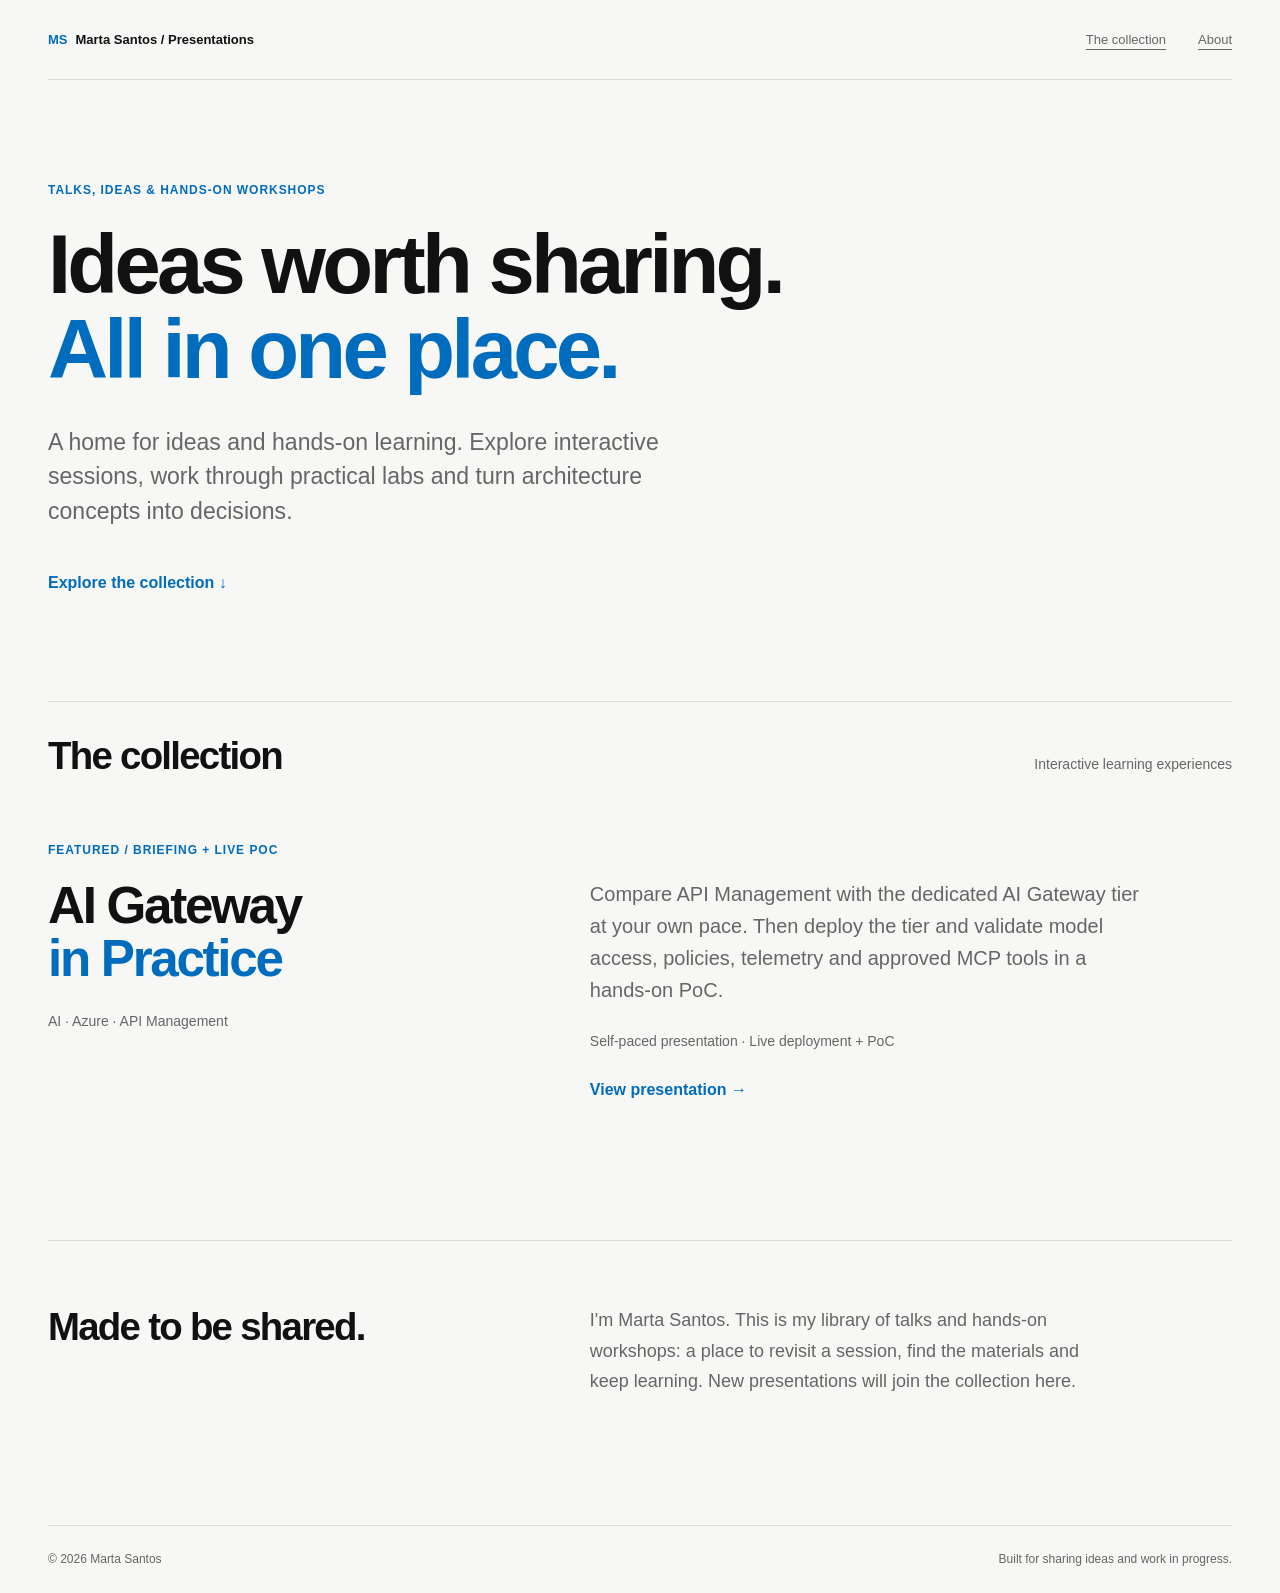
==== commit 5dda027f: "Remove fixed session timings and make AI gateway workshop self-paced Co-authored-by: Copilot <223556" ====
--- a/index.html
+++ b/index.html
@@ -31,8 +31,8 @@
             <p class="topics">AI &middot; Azure &middot; API Management</p>
           </div>
           <div class="presentation-details">
-            <p class="description">Compare API Management with the dedicated AI Gateway tier in a 30-minute briefing. Then deploy the tier and validate model access, policies, telemetry and approved MCP tools in a hands-on PoC.</p>
-            <p class="meta">30-minute presentation &middot; Live deployment + PoC</p>
+            <p class="description">Compare API Management with the dedicated AI Gateway tier at your own pace. Then deploy the tier and validate model access, policies, telemetry and approved MCP tools in a hands-on PoC.</p>
+            <p class="meta">Self-paced presentation &middot; Live deployment + PoC</p>
             <a class="text-link" href="ai-gateway.html">View presentation &rarr;</a>
           </div>
         </article>
